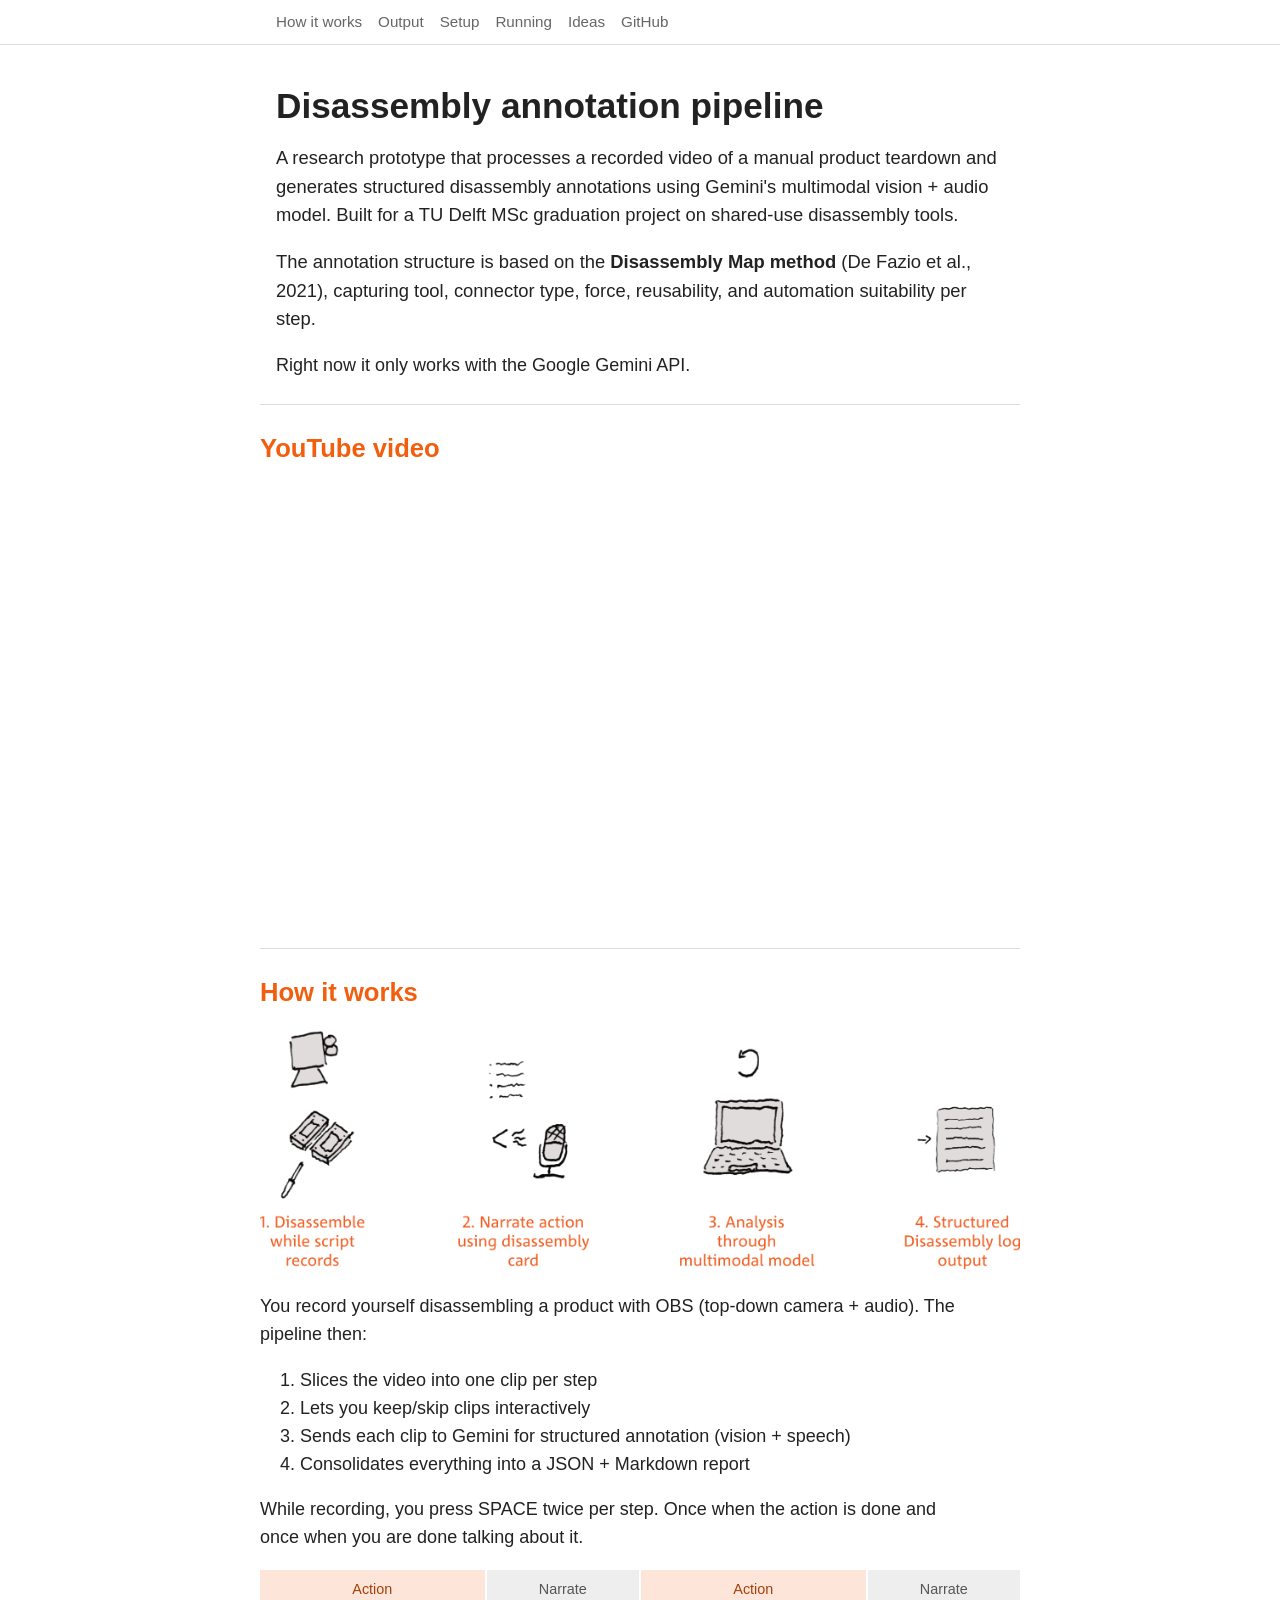
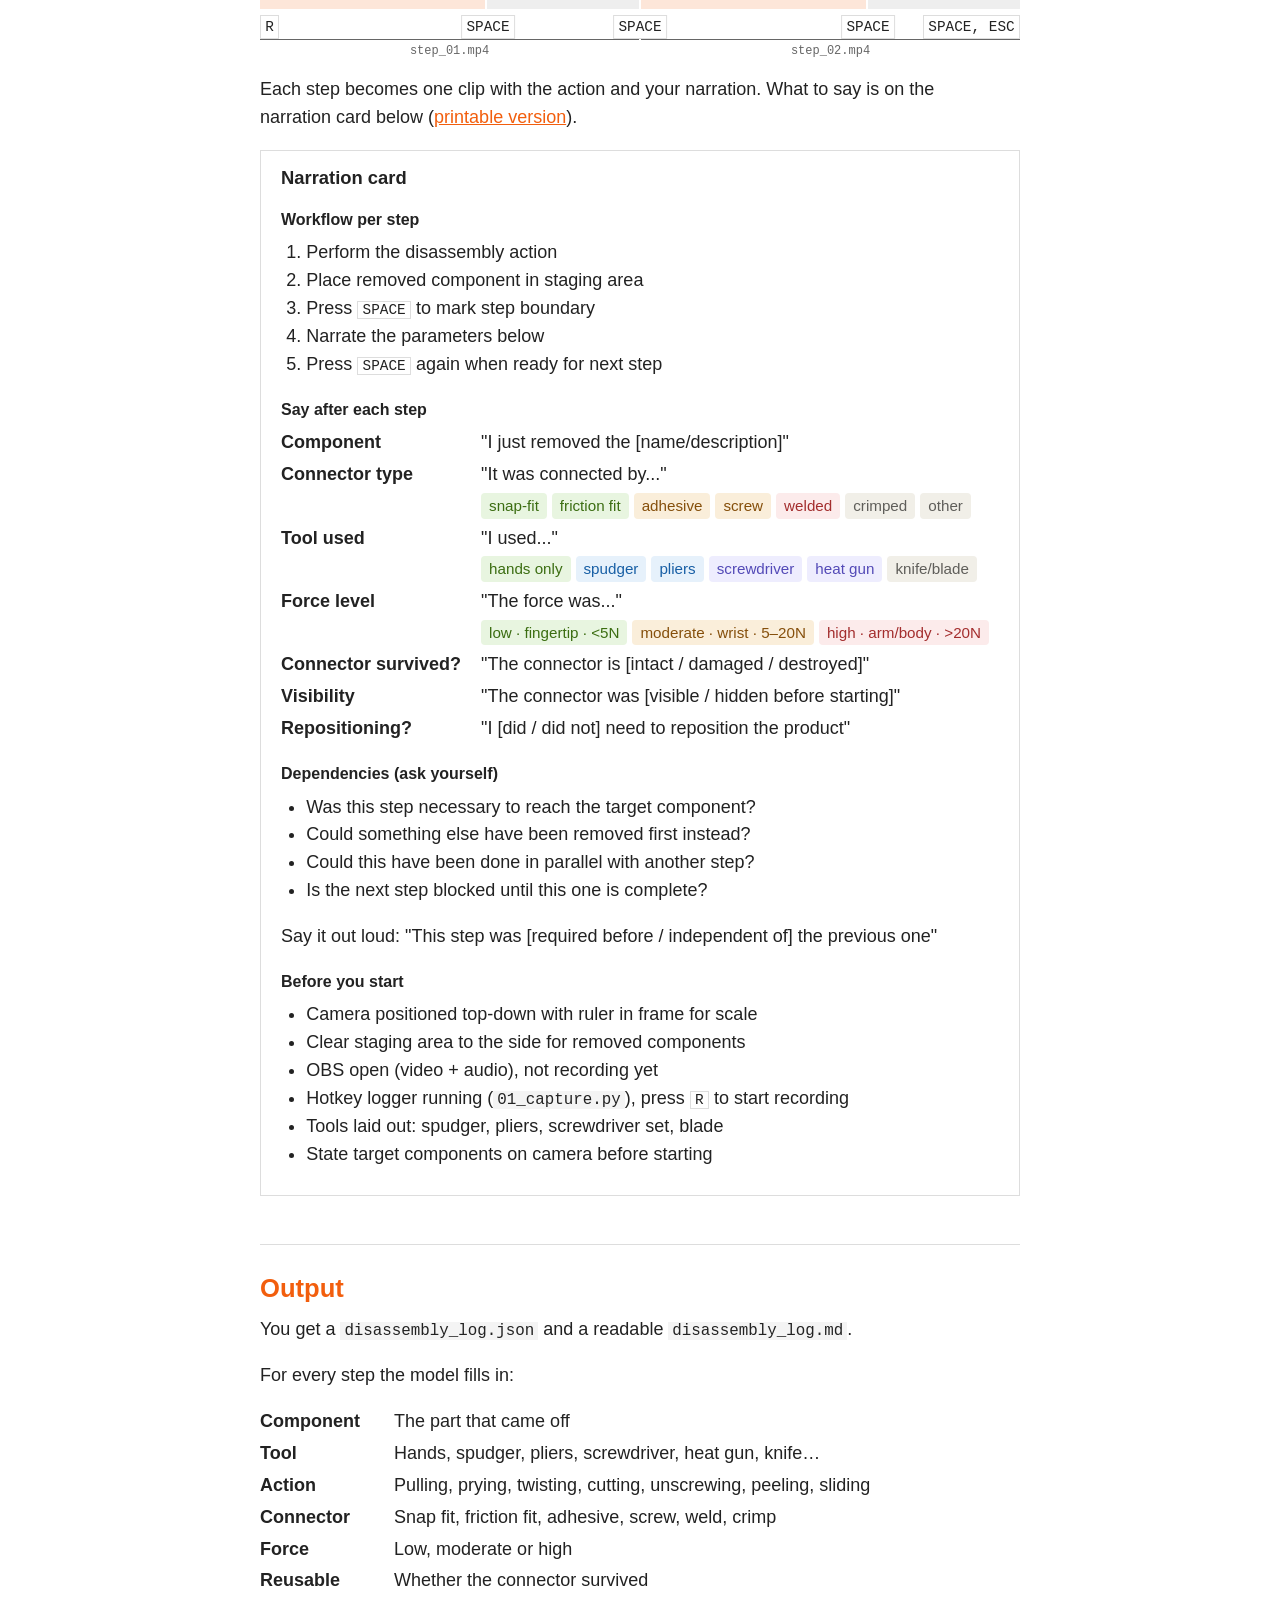
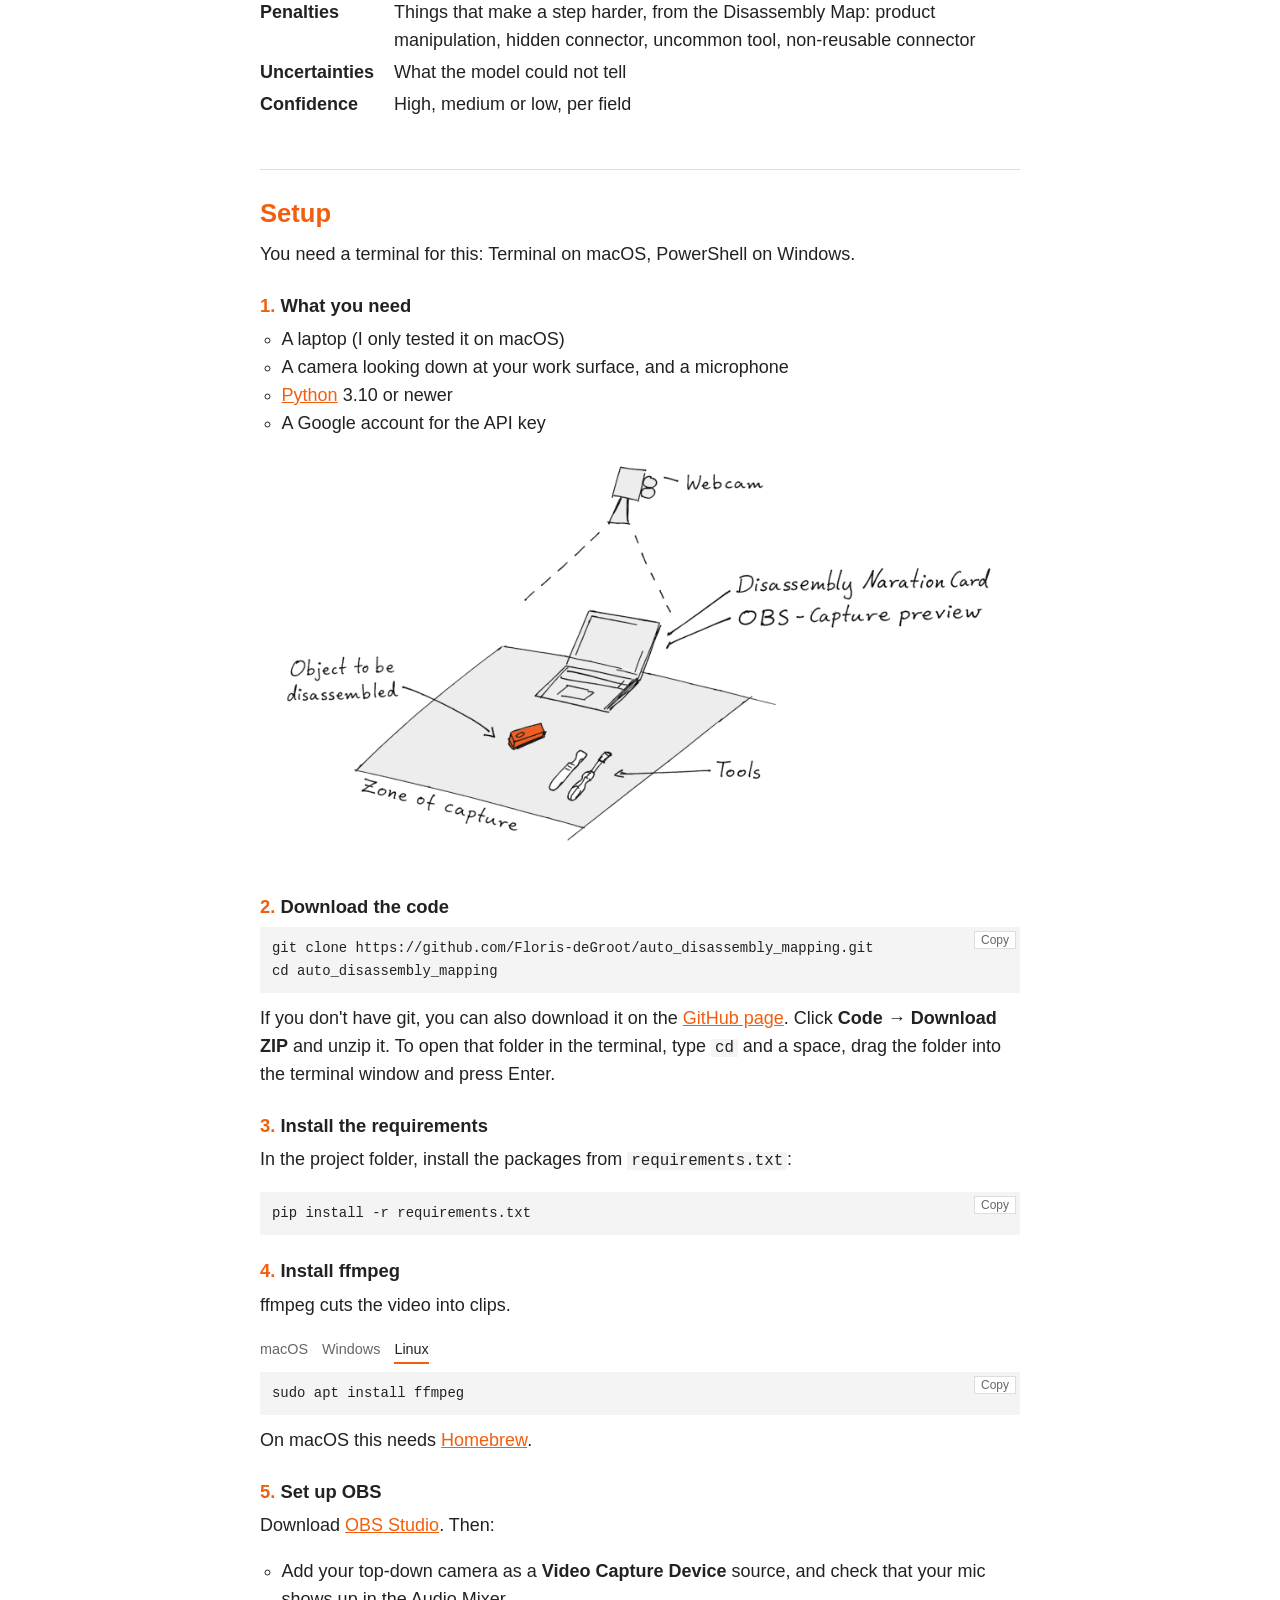
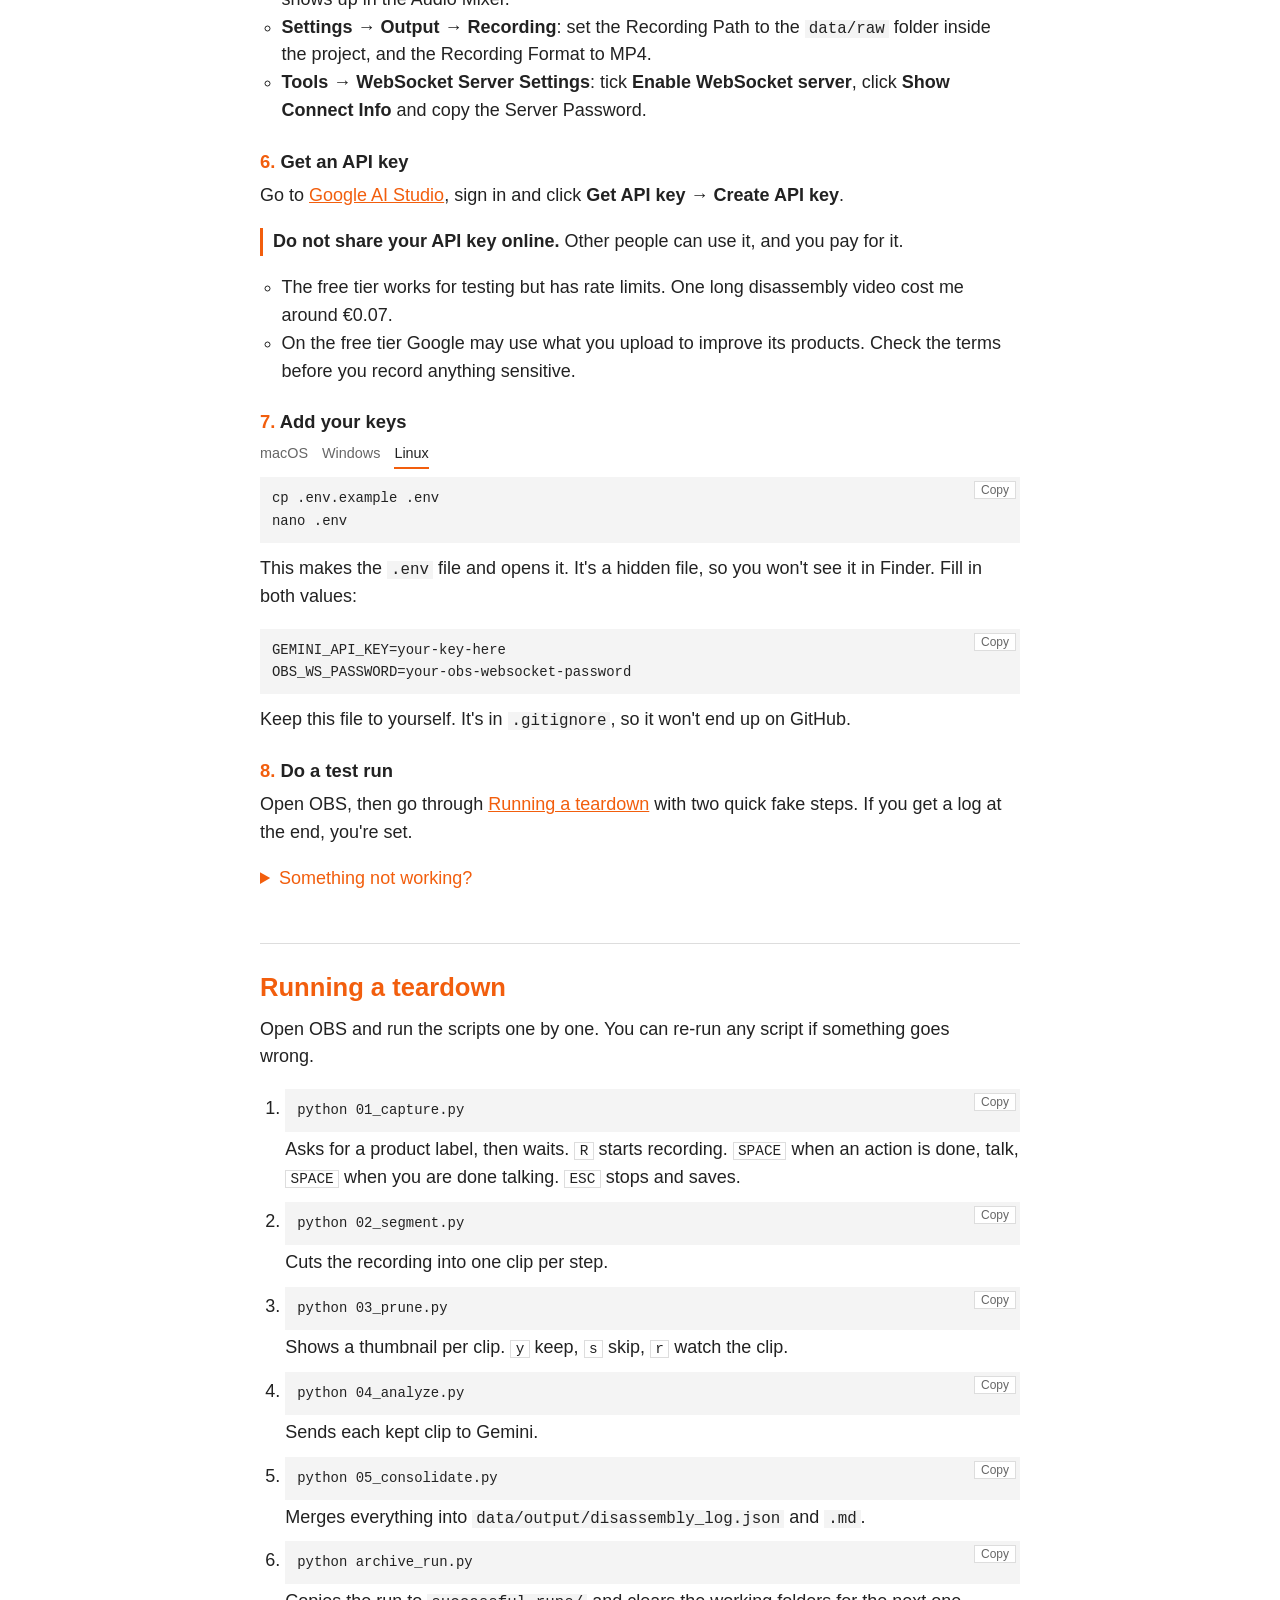
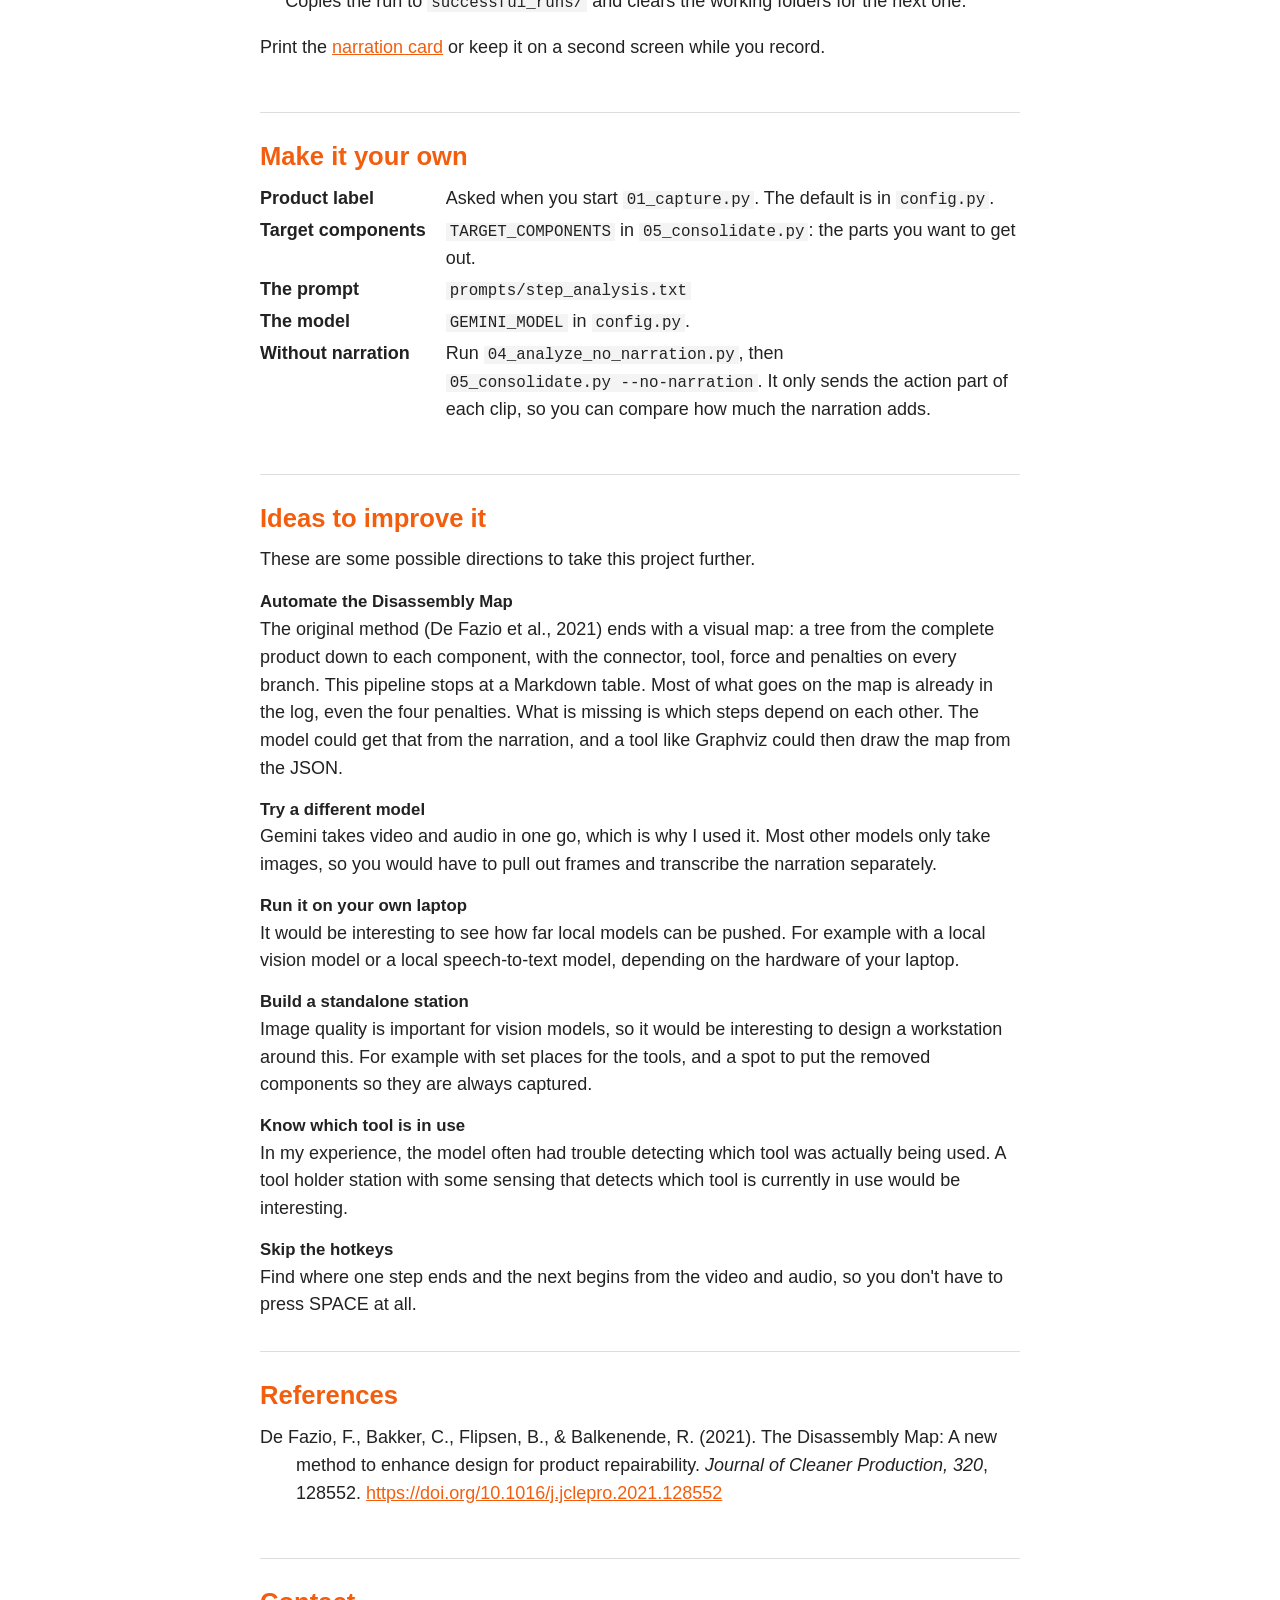
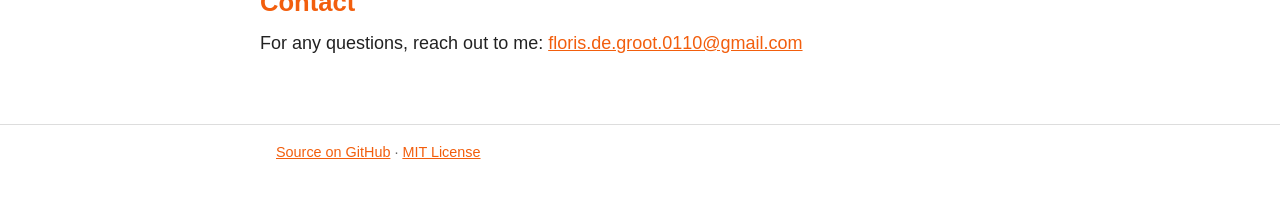
==== docs/index.html @ 05c643b0 "Add GitHub Pages site with setup guide and narration card - docs/: one-page site (setup for macOS/Wi" ====
<!doctype html>
<html lang="en">
<head>
  <meta charset="utf-8">
  <meta name="viewport" content="width=device-width, initial-scale=1">
  <title>Disassembly annotation pipeline</title>
  <meta name="description" content="Record a product teardown, talk through each step, and get a structured disassembly log back from Gemini.">
  <meta property="og:title" content="Disassembly annotation pipeline">
  <meta property="og:description" content="Record a product teardown, talk through each step, and get a structured disassembly log back from Gemini.">
  <meta property="og:type" content="website">
  <link rel="icon" href="data:image/svg+xml,%3Csvg xmlns='http://www.w3.org/2000/svg' viewBox='0 0 32 32'%3E%3Crect width='32' height='32' rx='7' fill='%230e7c86'/%3E%3Cpath d='M9 23l9-9m0 0l2-5 4 4-5 2z' stroke='white' stroke-width='2.5' fill='none' stroke-linecap='round' stroke-linejoin='round'/%3E%3C/svg%3E">
  <link rel="stylesheet" href="style.css?v=14">
</head>
<body>

<header class="topbar">
  <div class="wrap">
    <nav aria-label="Sections">
      <a href="#how">How it works</a>
      <a href="#output">Output</a>
      <a href="#setup">Setup</a>
      <a href="#run">Running</a>
      <a href="#ideas">Ideas</a>
      <a href="https://github.com/Floris-deGroot/auto_disassembly_mapping">GitHub</a>
    </nav>
  </div>
</header>

<main id="top">

  <section class="hero wrap">
    <h1>Disassembly annotation pipeline</h1>
    <p class="lead">A research prototype that processes a recorded video of a manual product teardown and generates structured disassembly annotations using Gemini's multimodal vision + audio model. Built for a TU Delft MSc graduation project on shared-use disassembly tools.</p>
    <p class="lead">The annotation structure is based on the <strong>Disassembly Map method</strong> (De Fazio et al., 2021), capturing tool, connector type, force, reusability, and automation suitability per step.</p>
    <p>Right now it only works with the Google Gemini API.</p>
  </section>

  <section id="video" class="wrap section">
    <h2>YouTube video</h2>
    <div class="video"><iframe src="https://www.youtube-nocookie.com/embed/721DLPzHvgc" title="Disassembly pipeline in action" loading="lazy" allow="accelerometer; clipboard-write; encrypted-media; gyroscope; picture-in-picture; web-share" referrerpolicy="strict-origin-when-cross-origin" allowfullscreen></iframe></div>
  </section>

  <section id="how" class="wrap section">
    <h2>How it works</h2>
    <img src="assets/workflow-sketch.png" width="1788" height="577" alt="Sketch of the workflow: 1. disassemble while the script records, 2. narrate the action using the disassembly card, 3. analysis through a multimodal model, 4. structured disassembly log output.">
    <p class="prose">You record yourself disassembling a product with OBS (top-down camera + audio). The pipeline then:</p>
    <ol class="prose">
      <li>Slices the video into one clip per step</li>
      <li>Lets you keep/skip clips interactively</li>
      <li>Sends each clip to Gemini for structured annotation (vision + speech)</li>
      <li>Consolidates everything into a JSON + Markdown report</li>
    </ol>

    <p class="prose">While recording, you press SPACE twice per step. Once when the action is done and once when you are done talking about it.</p>

    <div class="timeline" role="img" aria-label="Timeline: R starts recording. Action, SPACE, narration, SPACE, then the next action and narration. ESC stops. Each action plus narration becomes one clip.">
      <div class="tl-track">
        <span class="seg act" style="flex:3">Action</span>
        <span class="seg nar" style="flex:2">Narrate</span>
        <span class="seg act" style="flex:3">Action</span>
        <span class="seg nar" style="flex:2">Narrate</span>
      </div>
      <div class="tl-keys">
        <kbd style="left:0%" class="first">R</kbd>
        <kbd style="left:30%">SPACE</kbd>
        <kbd style="left:50%">SPACE</kbd>
        <kbd style="left:80%">SPACE</kbd>
        <kbd style="left:100%" class="last">SPACE, ESC</kbd>
      </div>
      <div class="tl-clips">
        <span style="flex:5">step_01.mp4</span>
        <span style="flex:5">step_02.mp4</span>
      </div>
    </div>
    <p class="prose">Each step becomes one clip with the action and your narration. What to say is on the narration card below (<a href="narration_card.html">printable version</a>).</p>

    <div class="narration-card" id="narration-card">
      <h3>Narration card</h3>

      <h4>Workflow per step</h4>
      <ol>
        <li>Perform the disassembly action</li>
        <li>Place removed component in staging area</li>
        <li>Press <kbd>SPACE</kbd> to mark step boundary</li>
        <li>Narrate the parameters below</li>
        <li>Press <kbd>SPACE</kbd> again when ready for next step</li>
      </ol>

      <h4>Say after each step</h4>
      <dl class="fields">
        <dt>Component</dt><dd>"I just removed the [name/description]"</dd>
        <dt>Connector type</dt><dd>"It was connected by..."<span class="options"><span class="option opt-green">snap-fit</span><span class="option opt-green">friction fit</span><span class="option opt-amber">adhesive</span><span class="option opt-amber">screw</span><span class="option opt-red">welded</span><span class="option opt-gray">crimped</span><span class="option opt-gray">other</span></span></dd>
        <dt>Tool used</dt><dd>"I used..."<span class="options"><span class="option opt-green">hands only</span><span class="option opt-blue">spudger</span><span class="option opt-blue">pliers</span><span class="option opt-purple">screwdriver</span><span class="option opt-purple">heat gun</span><span class="option opt-gray">knife/blade</span></span></dd>
        <dt>Force level</dt><dd>"The force was..."<span class="options"><span class="option opt-green">low · fingertip · &lt;5N</span><span class="option opt-amber">moderate · wrist · 5–20N</span><span class="option opt-red">high · arm/body · &gt;20N</span></span></dd>
        <dt>Connector survived?</dt><dd>"The connector is [intact / damaged / destroyed]"</dd>
        <dt>Visibility</dt><dd>"The connector was [visible / hidden before starting]"</dd>
        <dt>Repositioning?</dt><dd>"I [did / did not] need to reposition the product"</dd>
      </dl>

      <h4>Dependencies (ask yourself)</h4>
      <ul>
        <li>Was this step necessary to reach the target component?</li>
        <li>Could something else have been removed first instead?</li>
        <li>Could this have been done in parallel with another step?</li>
        <li>Is the next step blocked until this one is complete?</li>
      </ul>
      <p>Say it out loud: "This step was [required before / independent of] the previous one"</p>

      <h4>Before you start</h4>
      <ul>
        <li>Camera positioned top-down with ruler in frame for scale</li>
        <li>Clear staging area to the side for removed components</li>
        <li>OBS open (video + audio), not recording yet</li>
        <li>Hotkey logger running (<code>01_capture.py</code>), press <kbd>R</kbd> to start recording</li>
        <li>Tools laid out: spudger, pliers, screwdriver set, blade</li>
        <li>State target components on camera before starting</li>
      </ul>
    </div>
  </section>

  <section id="output" class="wrap section">
    <h2>Output</h2>
    <p class="prose">You get a <code>disassembly_log.json</code> and a readable <code>disassembly_log.md</code>.</p>

    <p class="prose">For every step the model fills in:</p>
    <dl class="fields">
      <dt>Component</dt><dd>The part that came off</dd>
      <dt>Tool</dt><dd>Hands, spudger, pliers, screwdriver, heat gun, knife…</dd>
      <dt>Action</dt><dd>Pulling, prying, twisting, cutting, unscrewing, peeling, sliding</dd>
      <dt>Connector</dt><dd>Snap fit, friction fit, adhesive, screw, weld, crimp</dd>
      <dt>Force</dt><dd>Low, moderate or high</dd>
      <dt>Reusable</dt><dd>Whether the connector survived</dd>
      <dt>Penalties</dt><dd>Things that make a step harder, from the Disassembly Map: product manipulation, hidden connector, uncommon tool, non-reusable connector</dd>
      <dt>Uncertainties</dt><dd>What the model could not tell</dd>
      <dt>Confidence</dt><dd>High, medium or low, per field</dd>
    </dl>
  </section>

  <section id="setup" class="wrap section">
    <h2>Setup</h2>
    <p class="prose">You need a terminal for this: Terminal on macOS, PowerShell on Windows.</p>

    <ol class="steps">
      <li>
        <h3>What you need</h3>
        <ul>
          <li>A laptop (I only tested it on macOS)</li>
          <li>A camera looking down at your work surface, and a microphone</li>
          <li><a href="https://www.python.org/downloads/">Python</a> 3.10 or newer</li>
          <li>A Google account for the API key</li>
        </ul>
        <img src="assets/workspace-sketch.png" width="1812" height="988" alt="Sketch of the workspace: a webcam looking down at the zone of capture, with the object to be disassembled, the tools, and a laptop showing the narration card and the OBS preview.">
      </li>

      <li>
        <h3>Download the code</h3>
        <pre><code>git clone https://github.com/Floris-deGroot/auto_disassembly_mapping.git
cd auto_disassembly_mapping</code></pre>
        <p>If you don't have git, you can also download it on the <a href="https://github.com/Floris-deGroot/auto_disassembly_mapping">GitHub page</a>. Click <b>Code → Download ZIP</b> and unzip it. To open that folder in the terminal, type <code>cd</code> and a space, drag the folder into the terminal window and press Enter.</p>
      </li>

      <li>
        <h3>Install the requirements</h3>
        <p>In the project folder, install the packages from <code>requirements.txt</code>:</p>
        <pre><code>pip install -r requirements.txt</code></pre>
      </li>

      <li>
        <h3>Install ffmpeg</h3>
        <p>ffmpeg cuts the video into clips.</p>
        <div class="os-group">
          <pre data-os="macOS" data-label="macOS (needs Homebrew)"><code>brew install ffmpeg</code></pre>
          <pre data-os="Windows" data-label="Windows"><code>winget install Gyan.FFmpeg</code></pre>
          <pre data-os="Linux" data-label="Linux"><code>sudo apt install ffmpeg</code></pre>
        </div>
        <p>On macOS this needs <a href="https://brew.sh">Homebrew</a>.</p>
      </li>

      <li>
        <h3>Set up OBS</h3>
        <p>Download <a href="https://obsproject.com">OBS Studio</a>. Then:</p>
        <ul>
          <li>Add your top-down camera as a <b>Video Capture Device</b> source, and check that your mic shows up in the Audio Mixer.</li>
          <li><b>Settings → Output → Recording</b>: set the Recording Path to the <code>data/raw</code> folder inside the project, and the Recording Format to MP4.</li>
          <li><b>Tools → WebSocket Server Settings</b>: tick <b>Enable WebSocket server</b>, click <b>Show Connect Info</b> and copy the Server Password.</li>
        </ul>
      </li>

      <li>
        <h3>Get an API key</h3>
        <p>Go to <a href="https://aistudio.google.com">Google AI Studio</a>, sign in and click <b>Get API key → Create API key</b>.</p>
        <p class="warning"><b>Do not share your API key online.</b> Other people can use it, and you pay for it.</p>
        <ul>
          <li>The free tier works for testing but has rate limits. One long disassembly video cost me around €0.07.</li>
          <li>On the free tier Google may use what you upload to improve its products. Check the terms before you record anything sensitive.</li>
        </ul>
      </li>

      <li>
        <h3>Add your keys</h3>
        <div class="os-group">
          <pre data-os="macOS" data-label="macOS"><code>cp .env.example .env
open -e .env</code></pre>
          <pre data-os="Windows" data-label="Windows"><code>copy .env.example .env
notepad .env</code></pre>
          <pre data-os="Linux" data-label="Linux"><code>cp .env.example .env
nano .env</code></pre>
        </div>
        <p>This makes the <code>.env</code> file and opens it. It's a hidden file, so you won't see it in Finder. Fill in both values:</p>
        <pre><code>GEMINI_API_KEY=your-key-here
OBS_WS_PASSWORD=your-obs-websocket-password</code></pre>
        <p>Keep this file to yourself. It's in <code>.gitignore</code>, so it won't end up on GitHub.</p>
      </li>

      <li>
        <h3>Do a test run</h3>
        <p>Open OBS, then go through <a href="#run">Running a teardown</a> with two quick fake steps. If you get a log at the end, you're set.</p>
        <details>
          <summary>Something not working?</summary>
          <dl class="trouble">
            <dt>Key presses do nothing (macOS)</dt>
            <dd>System Settings → Privacy &amp; Security → <b>Input Monitoring</b>: allow your terminal app. You might need <b>Accessibility</b> too. Restart the terminal after.</dd>
            <dt>Failed to connect to OBS</dt>
            <dd>OBS has to be open, the WebSocket server enabled, and the password in <code>.env</code> has to match.</dd>
            <dt>No .mp4 found in data/raw</dt>
            <dd>Check the Recording Path and Recording Format in OBS.</dd>
            <dt>Linux</dt>
            <dd>The key listener needs an X11 session. It might not work on Wayland.</dd>
            <dt>Gemini errors 429 or 503</dt>
            <dd>The script already retries a few times. If it still fails, wait a bit and run it again. Steps that are done get skipped.</dd>
            <dt>python or pip: command not found</dt>
            <dd>Use <code>python3</code> and <code>pip3</code> (macOS/Linux) or <code>py</code> (Windows).</dd>
            <dt>error: externally-managed-environment</dt>
            <dd>Your Python doesn't allow installing packages globally. Make a virtual environment first with <code>python3 -m venv .venv</code> and <code>source .venv/bin/activate</code> (Windows: <code>.venv\Scripts\activate</code>), then run the pip command again.</dd>
          </dl>
        </details>
      </li>
    </ol>
  </section>

  <section id="run" class="wrap section">
    <h2>Running a teardown</h2>
    <p class="prose">Open OBS and run the scripts one by one. You can re-run any script if something goes wrong.</p>

    <ol class="run">
      <li>
        <pre><code>python 01_capture.py</code></pre>
        <p>Asks for a product label, then waits. <kbd>R</kbd> starts recording. <kbd>SPACE</kbd> when an action is done, talk, <kbd>SPACE</kbd> when you are done talking. <kbd>ESC</kbd> stops and saves.</p>
      </li>
      <li>
        <pre><code>python 02_segment.py</code></pre>
        <p>Cuts the recording into one clip per step.</p>
      </li>
      <li>
        <pre><code>python 03_prune.py</code></pre>
        <p>Shows a thumbnail per clip. <kbd>y</kbd> keep, <kbd>s</kbd> skip, <kbd>r</kbd> watch the clip.</p>
      </li>
      <li>
        <pre><code>python 04_analyze.py</code></pre>
        <p>Sends each kept clip to Gemini.</p>
      </li>
      <li>
        <pre><code>python 05_consolidate.py</code></pre>
        <p>Merges everything into <code>data/output/disassembly_log.json</code> and <code>.md</code>.</p>
      </li>
      <li>
        <pre><code>python archive_run.py</code></pre>
        <p>Copies the run to <code>successful_runs/</code> and clears the working folders for the next one.</p>
      </li>
    </ol>
    <p class="prose">Print the <a href="narration_card.html">narration card</a> or keep it on a second screen while you record.</p>
  </section>

  <section id="adapt" class="wrap section">
    <h2>Make it your own</h2>
    <dl class="fields wide">
      <dt>Product label</dt><dd>Asked when you start <code>01_capture.py</code>. The default is in <code>config.py</code>.</dd>
      <dt>Target components</dt><dd><code>TARGET_COMPONENTS</code> in <code>05_consolidate.py</code>: the parts you want to get out.</dd>
      <dt>The prompt</dt><dd><code>prompts/step_analysis.txt</code></dd>
      <dt>The model</dt><dd><code>GEMINI_MODEL</code> in <code>config.py</code>.</dd>
      <dt>Without narration</dt><dd>Run <code>04_analyze_no_narration.py</code>, then <code>05_consolidate.py --no-narration</code>. It only sends the action part of each clip, so you can compare how much the narration adds.</dd>
    </dl>
  </section>

  <section id="ideas" class="wrap section">
    <h2>Ideas to improve it</h2>
    <p class="prose">These are some possible directions to take this project further.</p>
    <div class="cards">
      <article class="card">
        <h3>Automate the Disassembly Map</h3>
        <p>The original method (De Fazio et al., 2021) ends with a visual map: a tree from the complete product down to each component, with the connector, tool, force and penalties on every branch. This pipeline stops at a Markdown table. Most of what goes on the map is already in the log, even the four penalties. What is missing is which steps depend on each other. The model could get that from the narration, and a tool like Graphviz could then draw the map from the JSON.</p>
      </article>
      <article class="card">
        <h3>Try a different model</h3>
        <p>Gemini takes video and audio in one go, which is why I used it. Most other models only take images, so you would have to pull out frames and transcribe the narration separately.</p>
      </article>
      <article class="card">
        <h3>Run it on your own laptop</h3>
        <p>It would be interesting to see how far local models can be pushed. For example with a local vision model or a local speech-to-text model, depending on the hardware of your laptop.</p>
      </article>
      <article class="card">
        <h3>Build a standalone station</h3>
        <p>Image quality is important for vision models, so it would be interesting to design a workstation around this. For example with set places for the tools, and a spot to put the removed components so they are always captured.</p>
      </article>
      <article class="card">
        <h3>Know which tool is in use</h3>
        <p>In my experience, the model often had trouble detecting which tool was actually being used. A tool holder station with some sensing that detects which tool is currently in use would be interesting.</p>
      </article>
      <article class="card">
        <h3>Skip the hotkeys</h3>
        <p>Find where one step ends and the next begins from the video and audio, so you don't have to press SPACE at all.</p>
      </article>
    </div>
  </section>

  <section id="references" class="wrap section">
    <h2>References</h2>
    <p class="reference">De Fazio, F., Bakker, C., Flipsen, B., &amp; Balkenende, R. (2021). The Disassembly Map: A new method to enhance design for product repairability. <i>Journal of Cleaner Production, 320</i>, 128552. <a href="https://doi.org/10.1016/j.jclepro.2021.128552">https://doi.org/10.1016/j.jclepro.2021.128552</a></p>
  </section>

  <section id="contact" class="wrap section">
    <h2>Contact</h2>
    <p>For any questions, reach out to me: <a href="mailto:floris.de.groot.0110@gmail.com">floris.de.groot.0110@gmail.com</a></p>
  </section>

</main>

<footer class="footer">
  <div class="wrap">
    <p><a href="https://github.com/Floris-deGroot/auto_disassembly_mapping">Source on GitHub</a> · <a href="https://github.com/Floris-deGroot/auto_disassembly_mapping/blob/main/LICENSE">MIT License</a></p>
  </div>
</footer>

<script src="script.js?v=14"></script>
</body>
</html>
---- docs/style.css ----
/* Simple document style. Colour from the report: #F25E0D */
:root {
  --accent: #f25e0d;
  --accent-light: #fde6d9;
  --text: #222;
  --muted: #666;
  --line: #ddd;
  --code-bg: #f4f4f4;
  --font: Calibri, Carlito, "Segoe UI", Arial, sans-serif;
  --mono: Consolas, Menlo, "Courier New", monospace;
}

* { box-sizing: border-box; }
html { scroll-behavior: smooth; -webkit-text-size-adjust: 100%; }
body {
  margin: 0;
  background: #fff;
  color: var(--text);
  font: 18px/1.55 var(--font);
}

.wrap { max-width: 760px; margin: 0 auto; padding: 0 16px; }
.prose { max-width: 70ch; }

a { color: var(--accent); }
h1, h2, h3 { line-height: 1.2; margin: 0 0 .5em; }
h1 { font-size: 2.2rem; margin-top: 8px; }
h2 { font-size: 1.6rem; color: var(--accent); margin-top: 0; }
h3 { font-size: 1.15rem; margin-top: 1.4em; }
p, ul, ol, dl { margin: 0 0 1em; }
img { max-width: 100%; height: auto; display: block; margin: 16px auto 24px; }

code, kbd, pre { font-family: var(--mono); font-size: .88em; }
:not(pre) > code { background: var(--code-bg); padding: 0 .25em; white-space: nowrap; }
kbd { border: 1px solid var(--line); padding: 0 .3em; font-size: .8em; }

/* Header links */
.topbar { border-bottom: 1px solid var(--line); padding: 10px 0; font-size: .95rem; }
.topbar nav { display: flex; flex-wrap: wrap; gap: 4px 16px; }
.topbar nav a { color: var(--muted); text-decoration: none; }
.topbar nav a:hover { color: var(--accent); }

.hero { padding-top: 32px; }
.lead { font-size: 1.15rem; }
.section { padding: 28px 0 8px; border-top: 1px solid var(--line); margin-top: 24px; }

.video { aspect-ratio: 16 / 9; width: 100%; margin: 12px 0; }
.video iframe { width: 100%; height: 100%; border: 0; display: block; }

/* Timeline */
.timeline { margin: 16px 0; }
.tl-track { display: flex; gap: 2px; }
.seg { padding: 8px 4px; text-align: center; font-size: .9rem; min-width: 0; overflow: hidden; white-space: nowrap; }
.seg.act { background: var(--accent-light); color: #a3400a; }
.seg.nar { background: #eee; color: #555; }
.tl-keys { position: relative; height: 30px; }
.tl-keys kbd { position: absolute; top: 6px; transform: translateX(-50%); white-space: nowrap; background: #fff; }
.tl-keys kbd.first { transform: none; }
.tl-keys kbd.last { transform: translateX(-100%); }
.tl-clips { display: flex; gap: 2px; }
.tl-clips span { border-top: 1px solid var(--muted); padding-top: 2px; text-align: center; font-family: var(--mono); font-size: .75rem; color: var(--muted); }
@media (max-width: 560px) {
  .tl-keys { height: 52px; }
  .tl-keys kbd { font-size: .65rem; }
  .tl-keys kbd.last { top: 28px; }
}

/* Narration card */
.narration-card { border: 1px solid var(--line); padding: 4px 20px 8px; margin: 16px 0; }
.narration-card h3 { margin-top: 12px; }
.narration-card h4 { font-size: 1rem; margin: 1.2em 0 .4em; }
.narration-card ol, .narration-card ul { padding-left: 1.4em; }
.options { display: flex; flex-wrap: wrap; gap: 5px; margin: 4px 0 2px; }
.option { padding: 1px 8px; border-radius: 4px; font-size: .95rem; }
.opt-green { background: #e8f5e0; color: #3b6d11; }
.opt-amber { background: #faeeda; color: #854f0b; }
.opt-red { background: #fcebeb; color: #a32d2d; }
.opt-blue { background: #e6f1fb; color: #185fa5; }
.opt-purple { background: #eeedfe; color: #534ab7; }
.opt-gray { background: #f1efe8; color: #5f5e5a; }

/* Definition lists */
.fields { display: grid; grid-template-columns: max-content 1fr; gap: 4px 20px; }
.fields dt { font-weight: bold; }
.fields dd { margin: 0; }
@media (max-width: 560px) {
  .fields { grid-template-columns: 1fr; gap: 0; }
  .fields dd { margin-bottom: 8px; }
}

/* Setup steps: "1. Title" */
.steps { list-style: none; padding: 0; counter-reset: step; }
.steps > li { counter-increment: step; margin-bottom: 8px; }
.steps > li > h3::before { content: counter(step) ". "; color: var(--accent); }
.steps ul { padding-left: 1.2em; }

/* Code blocks */
pre { position: relative; background: var(--code-bg); padding: 10px 12px; margin: 8px 0 12px; overflow-x: auto; line-height: 1.45; }
.copy {
  position: absolute; top: 4px; right: 4px;
  font: .75rem var(--font); color: var(--muted);
  background: #fff; border: 1px solid var(--line); padding: 1px 6px; cursor: pointer;
}
.copy:hover { color: var(--accent); }

/* OS alternatives: without JS every block shows with its label */
.os-group pre[data-label]::before { content: attr(data-label); display: block; font: .8rem var(--font); color: var(--muted); margin-bottom: 4px; }
.os-group.js pre[data-label]::before { content: none; }
.os-tabs { display: flex; gap: 14px; margin-top: 8px; font-size: .9rem; }
.os-tabs button { font: inherit; color: var(--muted); background: none; border: 0; border-bottom: 2px solid transparent; padding: 0 0 2px; cursor: pointer; }
.os-tabs button[aria-selected="true"] { color: var(--text); border-bottom-color: var(--accent); }

.warning { border-left: 3px solid var(--accent); padding-left: 10px; }

/* Troubleshooting */
details { margin-top: 12px; }
summary { cursor: pointer; color: var(--accent); }
.trouble dt { font-weight: bold; margin-top: 8px; }
.trouble dd { margin: 0; }

/* Running */
.run { padding-left: 1.4em; }
.run > li { margin-bottom: 10px; }
.run pre { margin-bottom: 4px; }
.run p { margin: 0; }

/* Ideas */
.card h3 { margin: 1em 0 .2em; font-size: 1.05rem; }
.card p { margin: 0; }

/* APA reference with hanging indent */
.reference { padding-left: 2em; text-indent: -2em; overflow-wrap: anywhere; }

/* Footer */
.footer { margin-top: 40px; padding: 16px 0 32px; border-top: 1px solid var(--line); color: var(--muted); font-size: .9rem; }
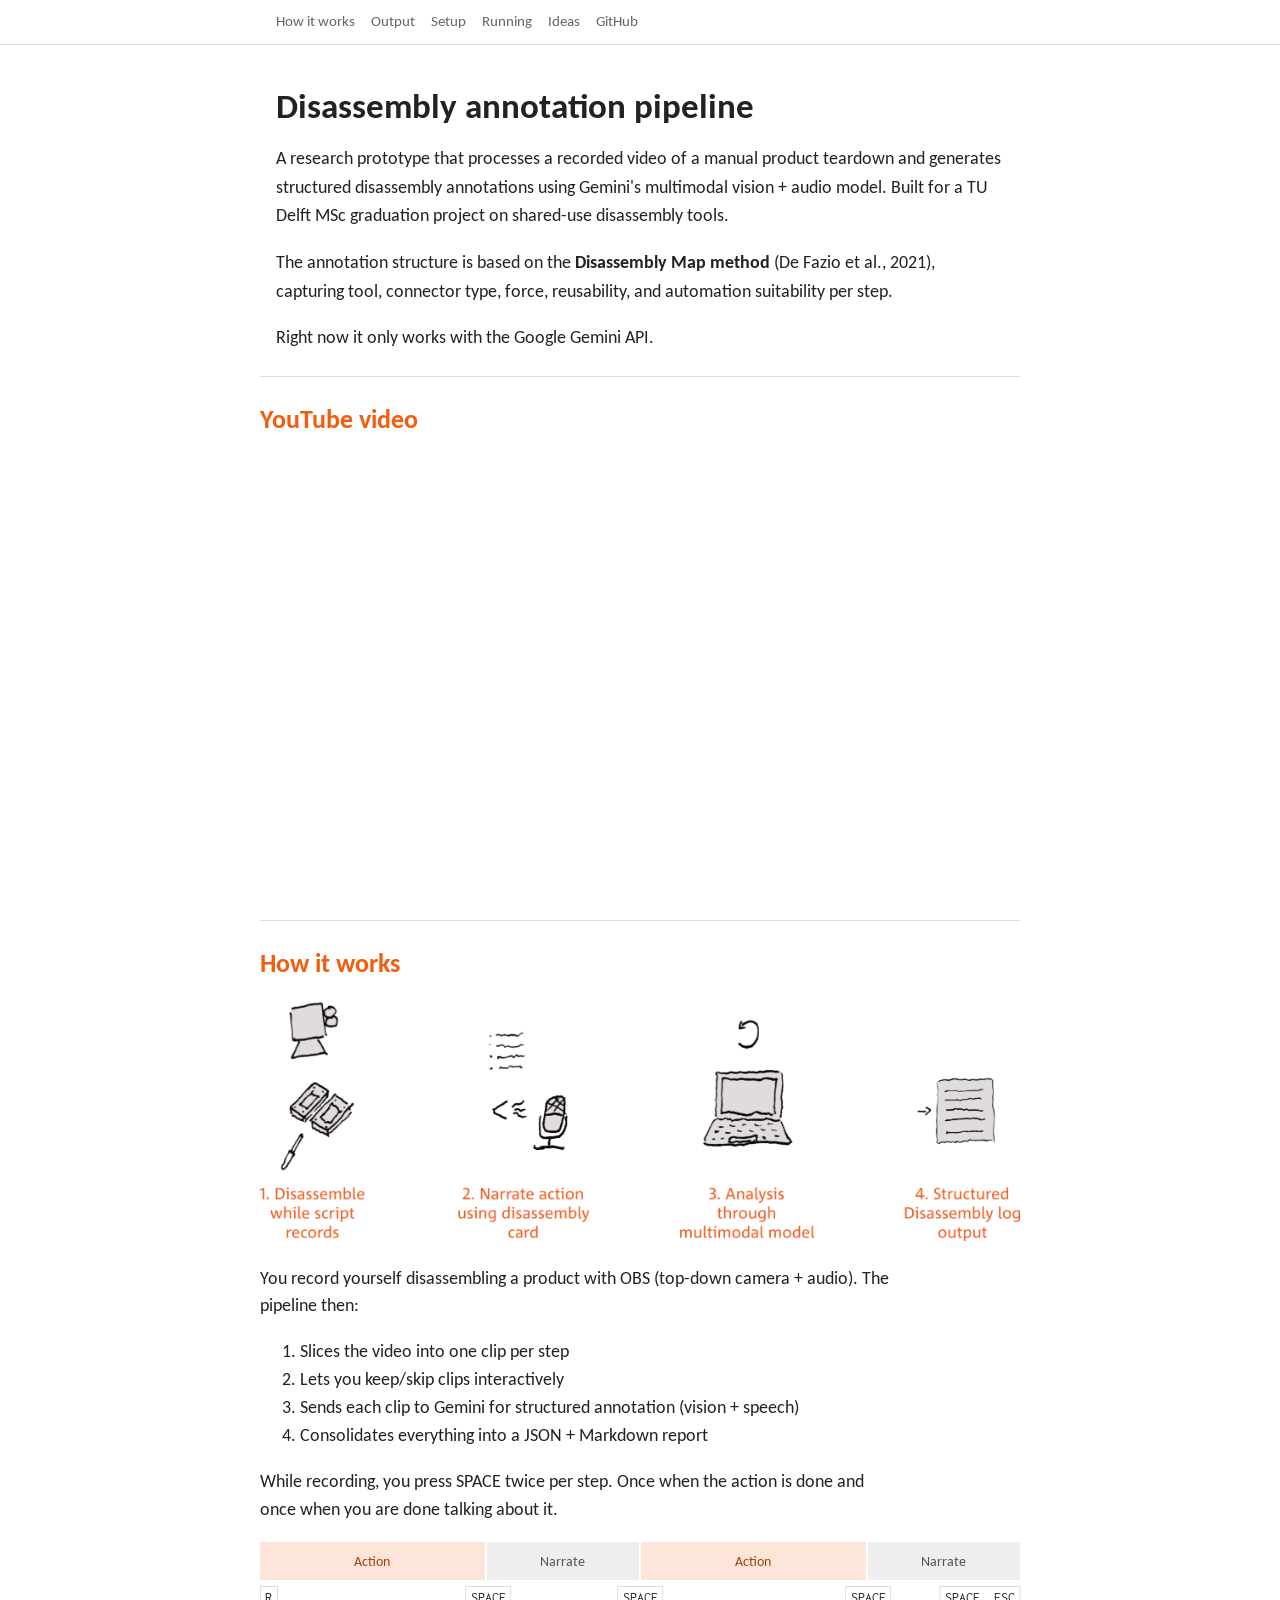
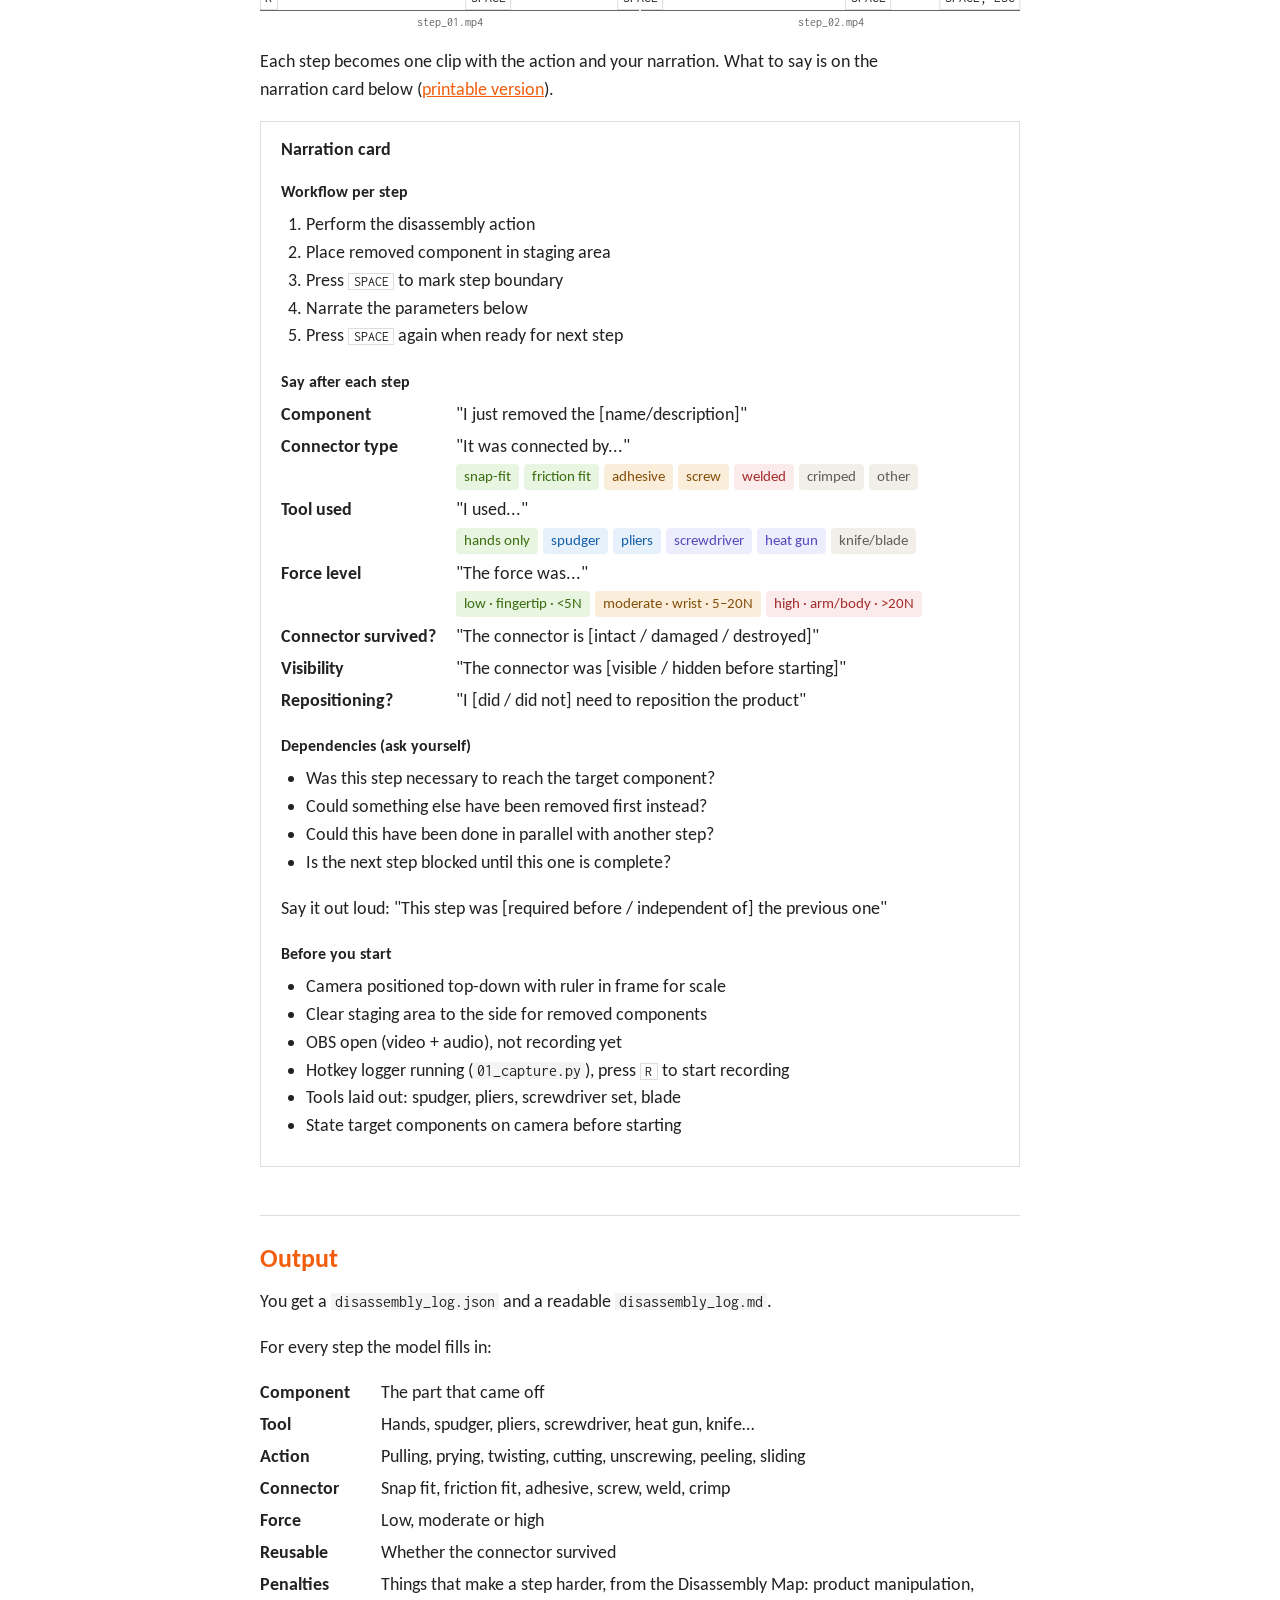
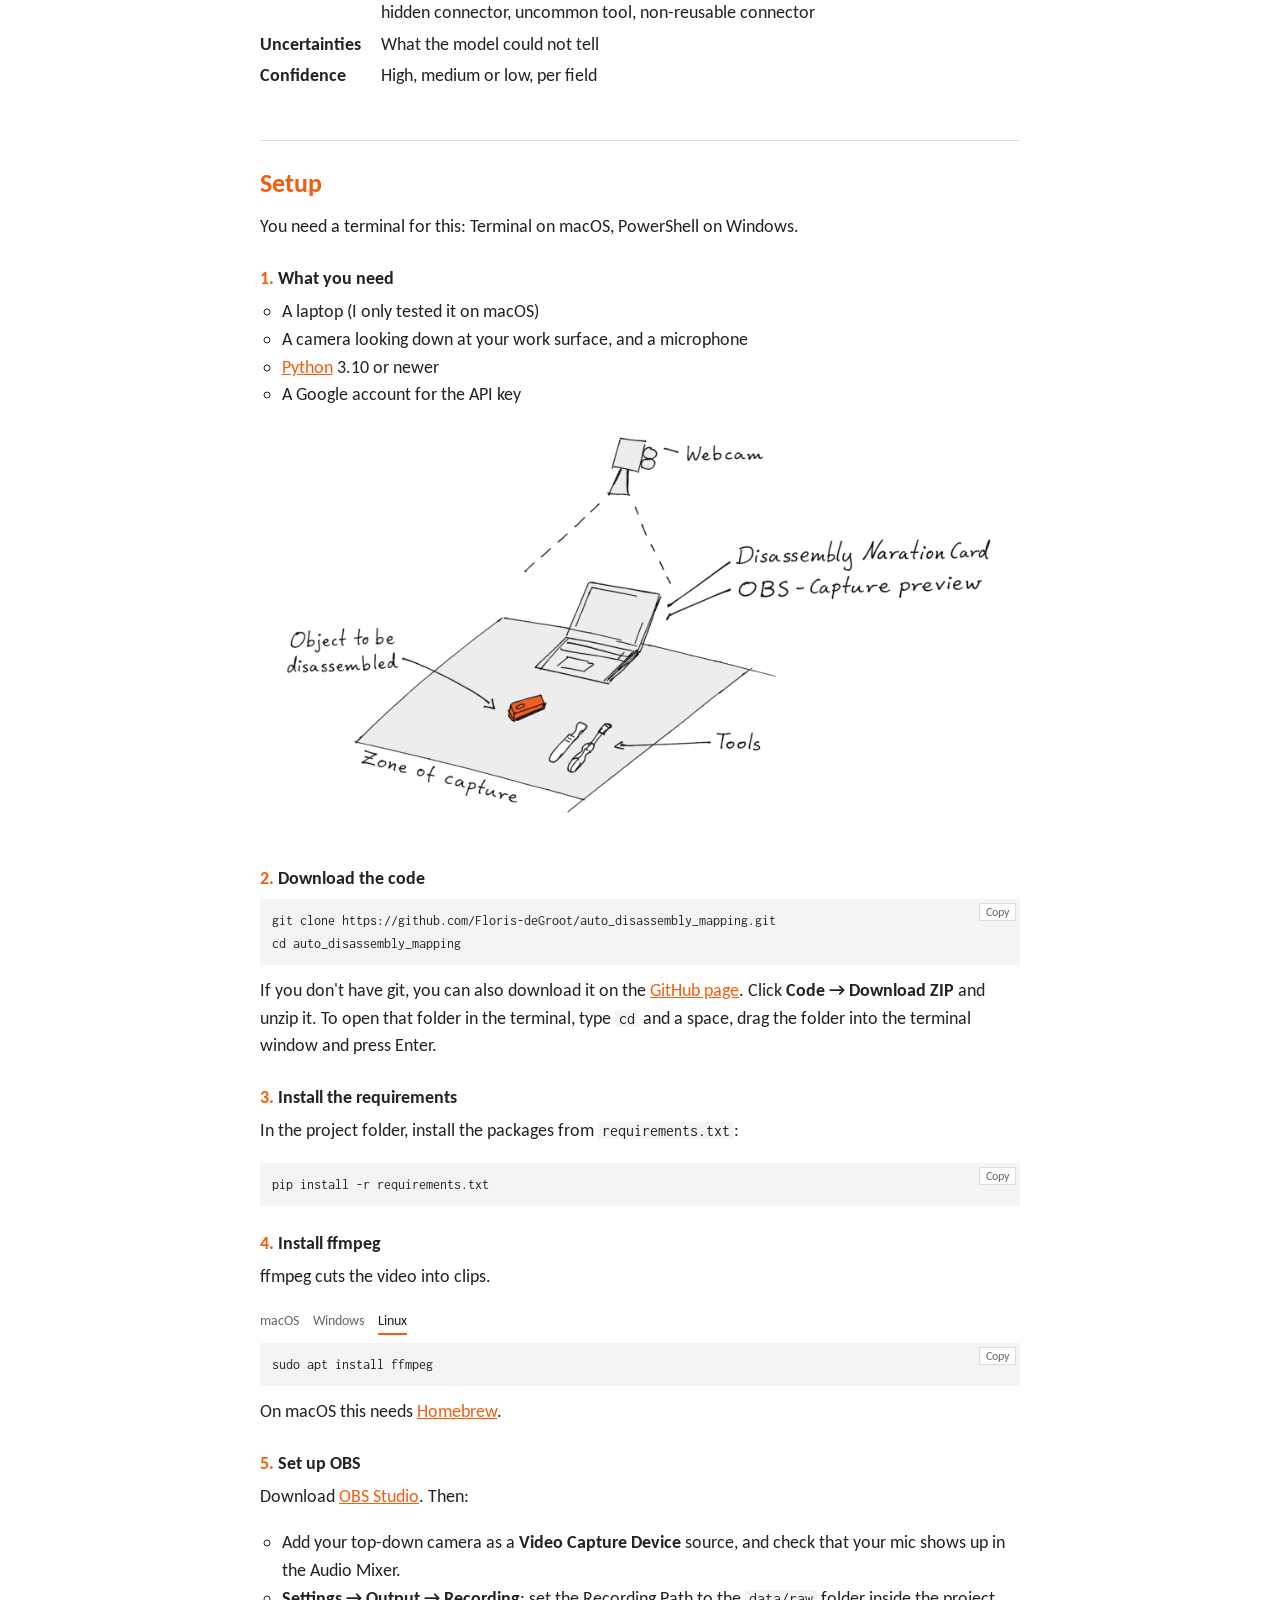
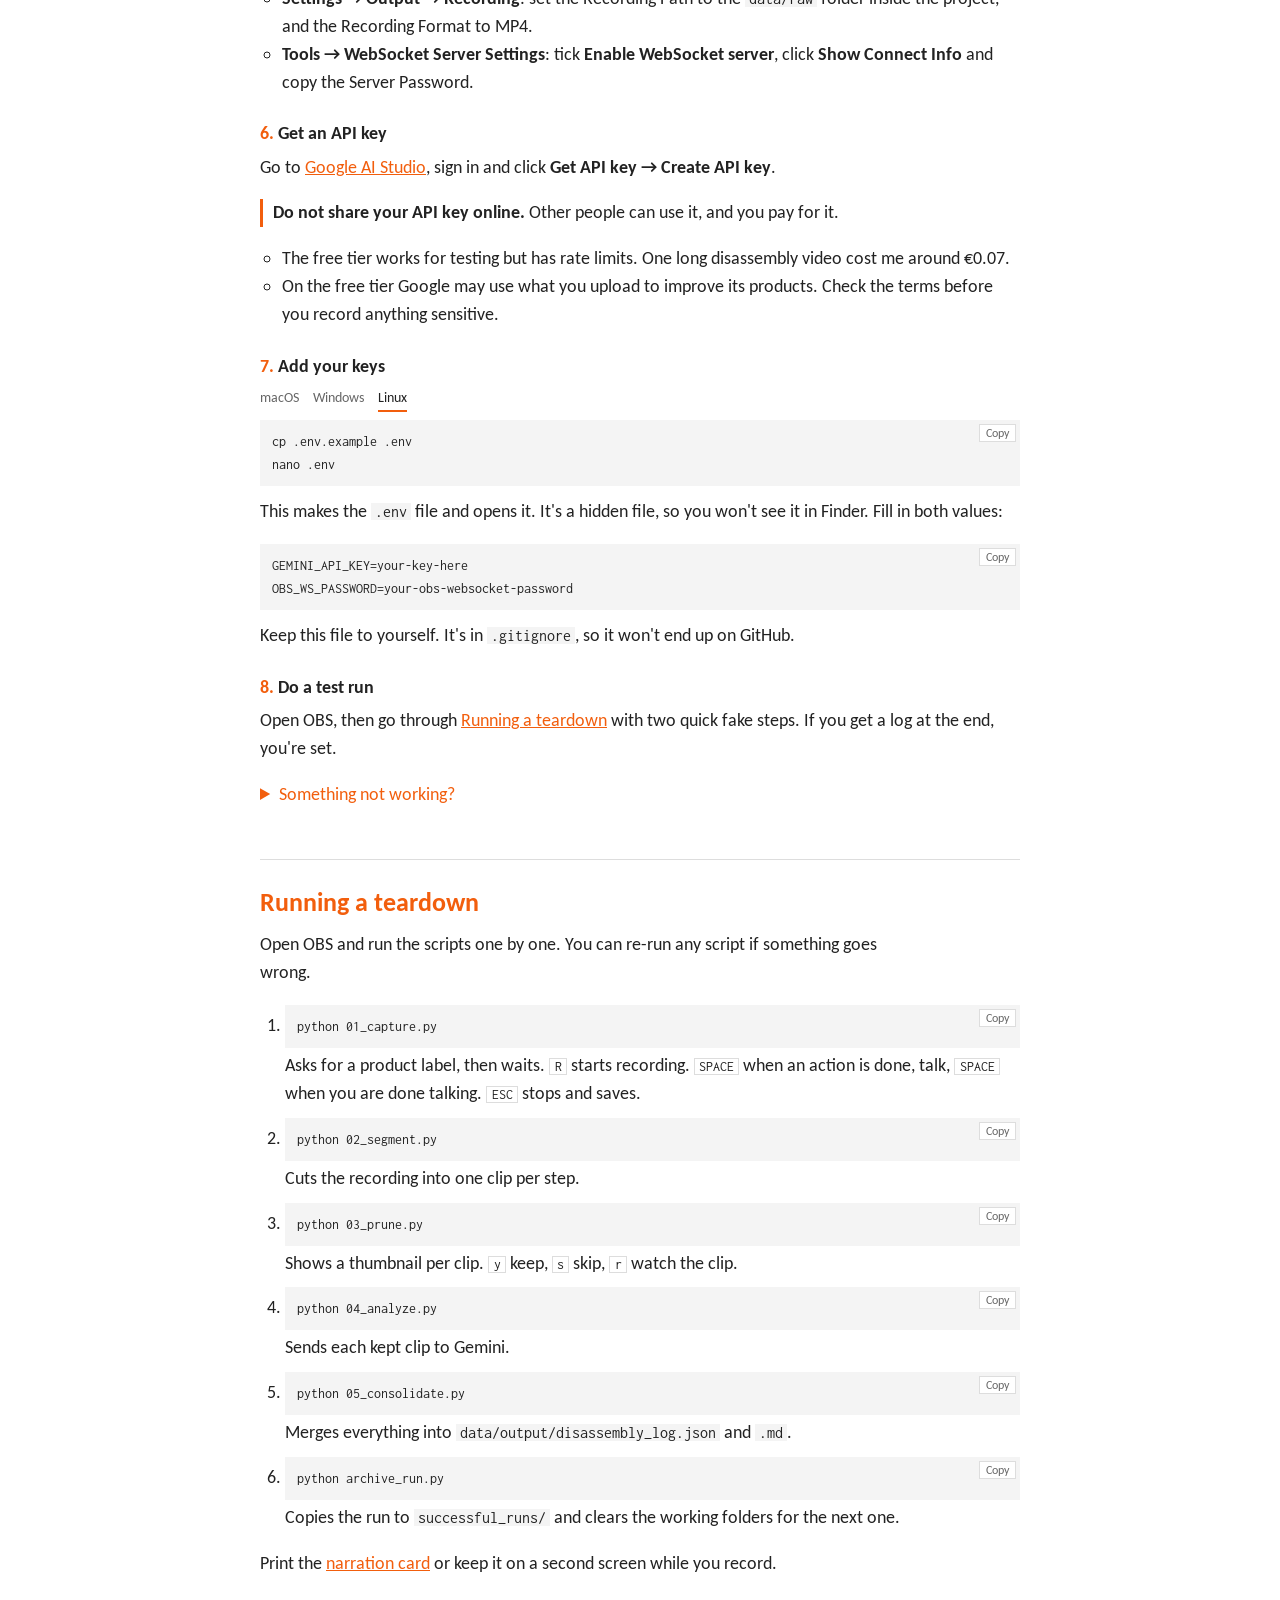
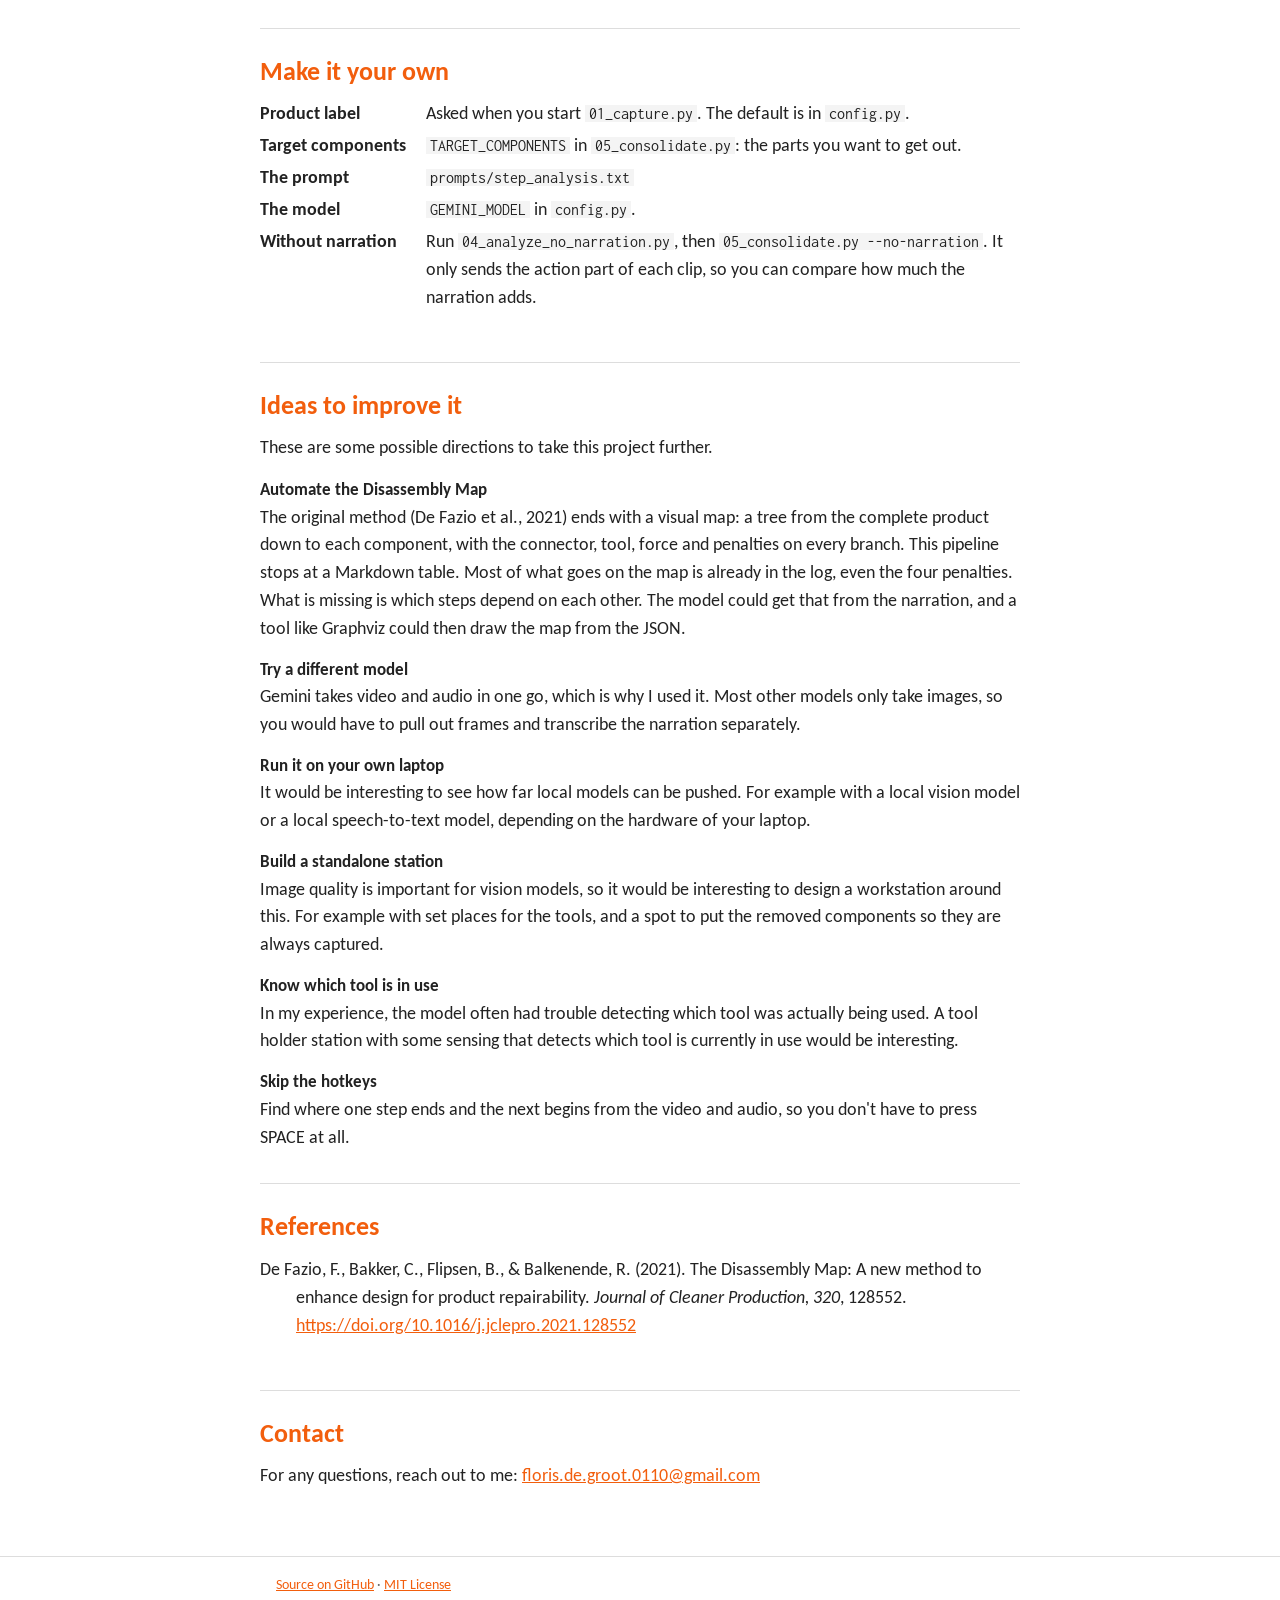
==== commit 0b9a4591: "Use Carlito and Inconsolata web fonts on the site Calibri and Consolas only showed for visitors who " ====
--- a/docs/index.html
+++ b/docs/index.html
@@ -9,7 +9,10 @@
   <meta property="og:description" content="Record a product teardown, talk through each step, and get a structured disassembly log back from Gemini.">
   <meta property="og:type" content="website">
   <link rel="icon" href="data:image/svg+xml,%3Csvg xmlns='http://www.w3.org/2000/svg' viewBox='0 0 32 32'%3E%3Crect width='32' height='32' rx='7' fill='%230e7c86'/%3E%3Cpath d='M9 23l9-9m0 0l2-5 4 4-5 2z' stroke='white' stroke-width='2.5' fill='none' stroke-linecap='round' stroke-linejoin='round'/%3E%3C/svg%3E">
-  <link rel="stylesheet" href="style.css?v=14">
+  <link rel="preconnect" href="https://fonts.googleapis.com">
+  <link rel="preconnect" href="https://fonts.gstatic.com" crossorigin>
+  <link rel="stylesheet" href="https://fonts.googleapis.com/css2?family=Carlito:ital,wght@0,400;0,700;1,400&family=Inconsolata:wght@400;700&display=swap">
+  <link rel="stylesheet" href="style.css?v=15">
 </head>
 <body>
 
@@ -331,6 +334,6 @@
   </div>
 </footer>
 
-<script src="script.js?v=14"></script>
+<script src="script.js?v=15"></script>
 </body>
 </html>
--- a/docs/style.css
+++ b/docs/style.css
@@ -6,8 +6,8 @@
   --muted: #666;
   --line: #ddd;
   --code-bg: #f4f4f4;
-  --font: Calibri, Carlito, "Segoe UI", Arial, sans-serif;
-  --mono: Consolas, Menlo, "Courier New", monospace;
+  --font: Carlito, Calibri, Arial, sans-serif;
+  --mono: Inconsolata, Consolas, Menlo, monospace;
 }
 
 * { box-sizing: border-box; }
